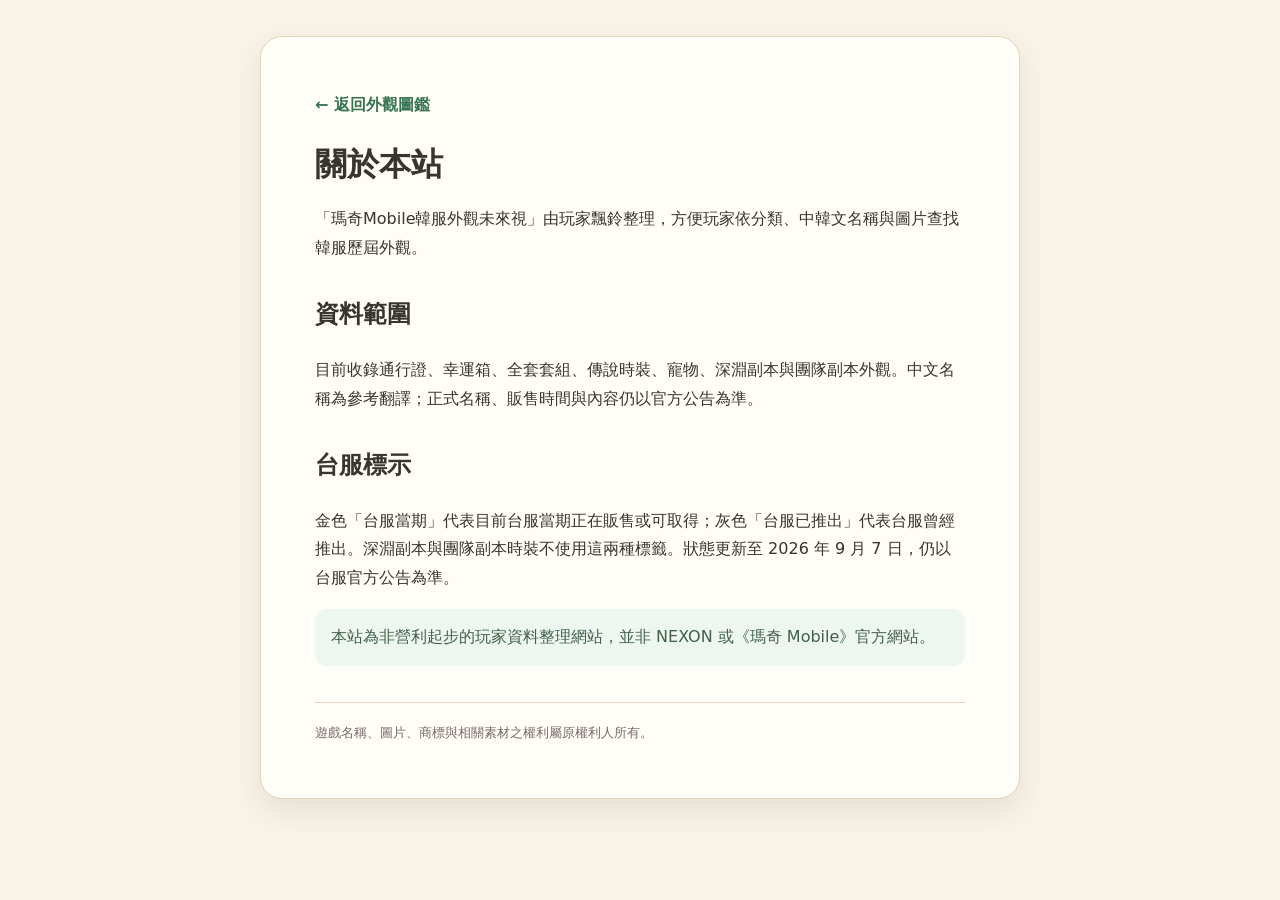
==== about.html @ 3fd45d91 "Add files via upload" ====
<!doctype html>
<html lang="zh-Hant">
<head>
<meta charset="utf-8">
<meta name="viewport" content="width=device-width,initial-scale=1">
<meta name="theme-color" content="#f8f2e7">
<meta name="description" content="關於瑪奇 Mobile 韓服外觀未來視、資料範圍與內容原則。">
<meta name="google-adsense-account" content="ca-pub-5116561987707056">
<link rel="canonical" href="https://piaorinstudio.com/about.html">
<link rel="icon" href="favicon.svg" type="image/svg+xml">
<title>關於本站｜瑪奇Mobile韓服外觀未來視</title>
<link rel="stylesheet" href="assets/css/page.css">
<script defer src="data/ads-config.js"></script>
<script defer src="assets/js/ads.js"></script>
</head>
<body><main class="page">
<a class="back" href="index.html">← 返回外觀圖鑑</a>
<h1>關於本站</h1>
<p>「瑪奇Mobile韓服外觀未來視」由玩家飄鈴整理，方便玩家依分類、中韓文名稱與圖片查找韓服歷屆外觀。</p>
<h2>資料範圍</h2>
<p>目前收錄通行證、幸運箱、全套套組、傳說時裝、寵物、深淵副本與團隊副本外觀。中文名稱為參考翻譯；正式名稱、販售時間與內容仍以官方公告為準。</p>
<h2>台服標示</h2>
<p>金色「台服當期」代表目前台服當期正在販售或可取得；灰色「台服已推出」代表台服曾經推出。深淵副本與團隊副本時裝不使用這兩種標籤。狀態更新至 2026 年 9 月 7 日，仍以台服官方公告為準。</p>
<p class="note">本站為非營利起步的玩家資料整理網站，並非 NEXON 或《瑪奇 Mobile》官方網站。</p>
<footer>遊戲名稱、圖片、商標與相關素材之權利屬原權利人所有。</footer>
</main></body></html>
---- assets/css/page.css ----
*{box-sizing:border-box}
body{margin:0;color:#3a3430;font-family:"Noto Sans TC","Microsoft JhengHei",system-ui,sans-serif;background:#f8f2e7;line-height:1.8}
.page{width:min(760px,calc(100% - 32px));margin:36px auto;padding:clamp(24px,6vw,54px);border:1px solid #e4d6bc;border-radius:22px;background:#fffdf7;box-shadow:0 12px 28px rgba(100,83,61,.11)}
h1,h2{font-family:"Noto Serif TC",Georgia,serif}
h1{margin-top:0;line-height:1.25}
h2{margin-top:30px}
a{color:#397452;font-weight:800}
.back{display:inline-flex;margin-bottom:24px;text-decoration:none}
.updated{color:#766c64;font-size:13px}
.note,.contact-box{padding:14px 16px;border-radius:12px;background:#eef6f0;color:#42604c}
.contact-box{padding:16px 18px}
.pending{color:#8a5d2c;font-weight:800}
footer{margin-top:36px;padding-top:18px;border-top:1px solid #e4d6bc;color:#766c64;font-size:13px}
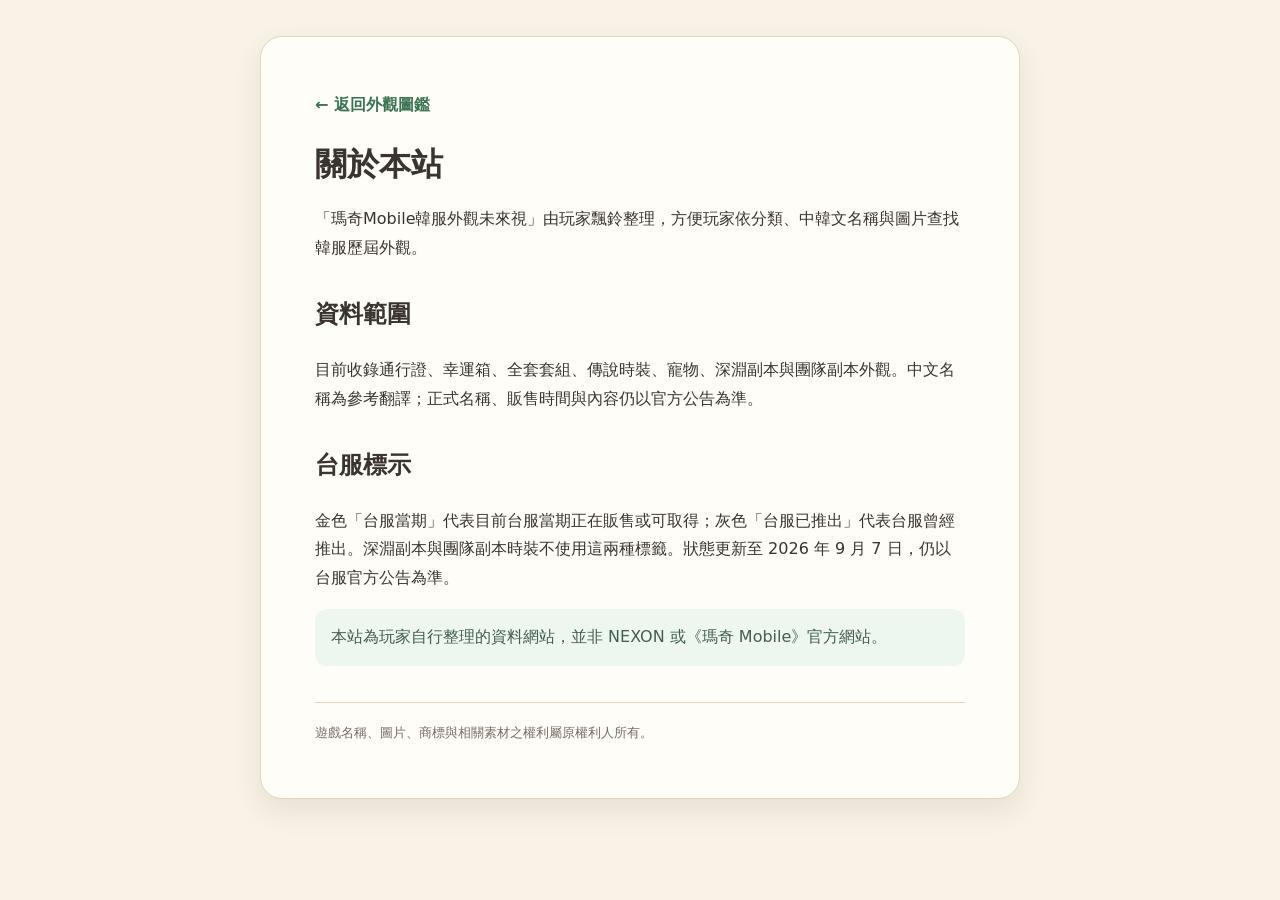
==== commit 685d52f8: "Add files via upload" ====
--- a/about.html
+++ b/about.html
@@ -5,8 +5,16 @@
 <meta name="viewport" content="width=device-width,initial-scale=1">
 <meta name="theme-color" content="#f8f2e7">
 <meta name="description" content="關於瑪奇 Mobile 韓服外觀未來視、資料範圍與內容原則。">
+<meta name="robots" content="index,follow,max-image-preview:large">
 <meta name="google-adsense-account" content="ca-pub-5116561987707056">
-<link rel="canonical" href="https://piaorinstudio.com/about.html">
+<script async data-mabi-adsense="1" src="https://pagead2.googlesyndication.com/pagead/js/adsbygoogle.js?client=ca-pub-5116561987707056" crossorigin="anonymous"></script>
+<meta property="og:locale" content="zh_TW">
+<meta property="og:type" content="website">
+<meta property="og:site_name" content="瑪奇Mobile 韓服外觀未來視">
+<meta property="og:title" content="關於本站｜瑪奇Mobile韓服外觀未來視">
+<meta property="og:description" content="關於瑪奇 Mobile 韓服外觀未來視、資料範圍與內容原則。">
+<meta property="og:url" content="https://www.piaorinstudio.com/about.html">
+<link rel="canonical" href="https://www.piaorinstudio.com/about.html">
 <link rel="icon" href="favicon.svg" type="image/svg+xml">
 <title>關於本站｜瑪奇Mobile韓服外觀未來視</title>
 <link rel="stylesheet" href="assets/css/page.css">
@@ -21,6 +29,6 @@
 <p>目前收錄通行證、幸運箱、全套套組、傳說時裝、寵物、深淵副本與團隊副本外觀。中文名稱為參考翻譯；正式名稱、販售時間與內容仍以官方公告為準。</p>
 <h2>台服標示</h2>
 <p>金色「台服當期」代表目前台服當期正在販售或可取得；灰色「台服已推出」代表台服曾經推出。深淵副本與團隊副本時裝不使用這兩種標籤。狀態更新至 2026 年 9 月 7 日，仍以台服官方公告為準。</p>
-<p class="note">本站為非營利起步的玩家資料整理網站，並非 NEXON 或《瑪奇 Mobile》官方網站。</p>
+<p class="note">本站為玩家自行整理的資料網站，並非 NEXON 或《瑪奇 Mobile》官方網站。</p>
 <footer>遊戲名稱、圖片、商標與相關素材之權利屬原權利人所有。</footer>
 </main></body></html>
